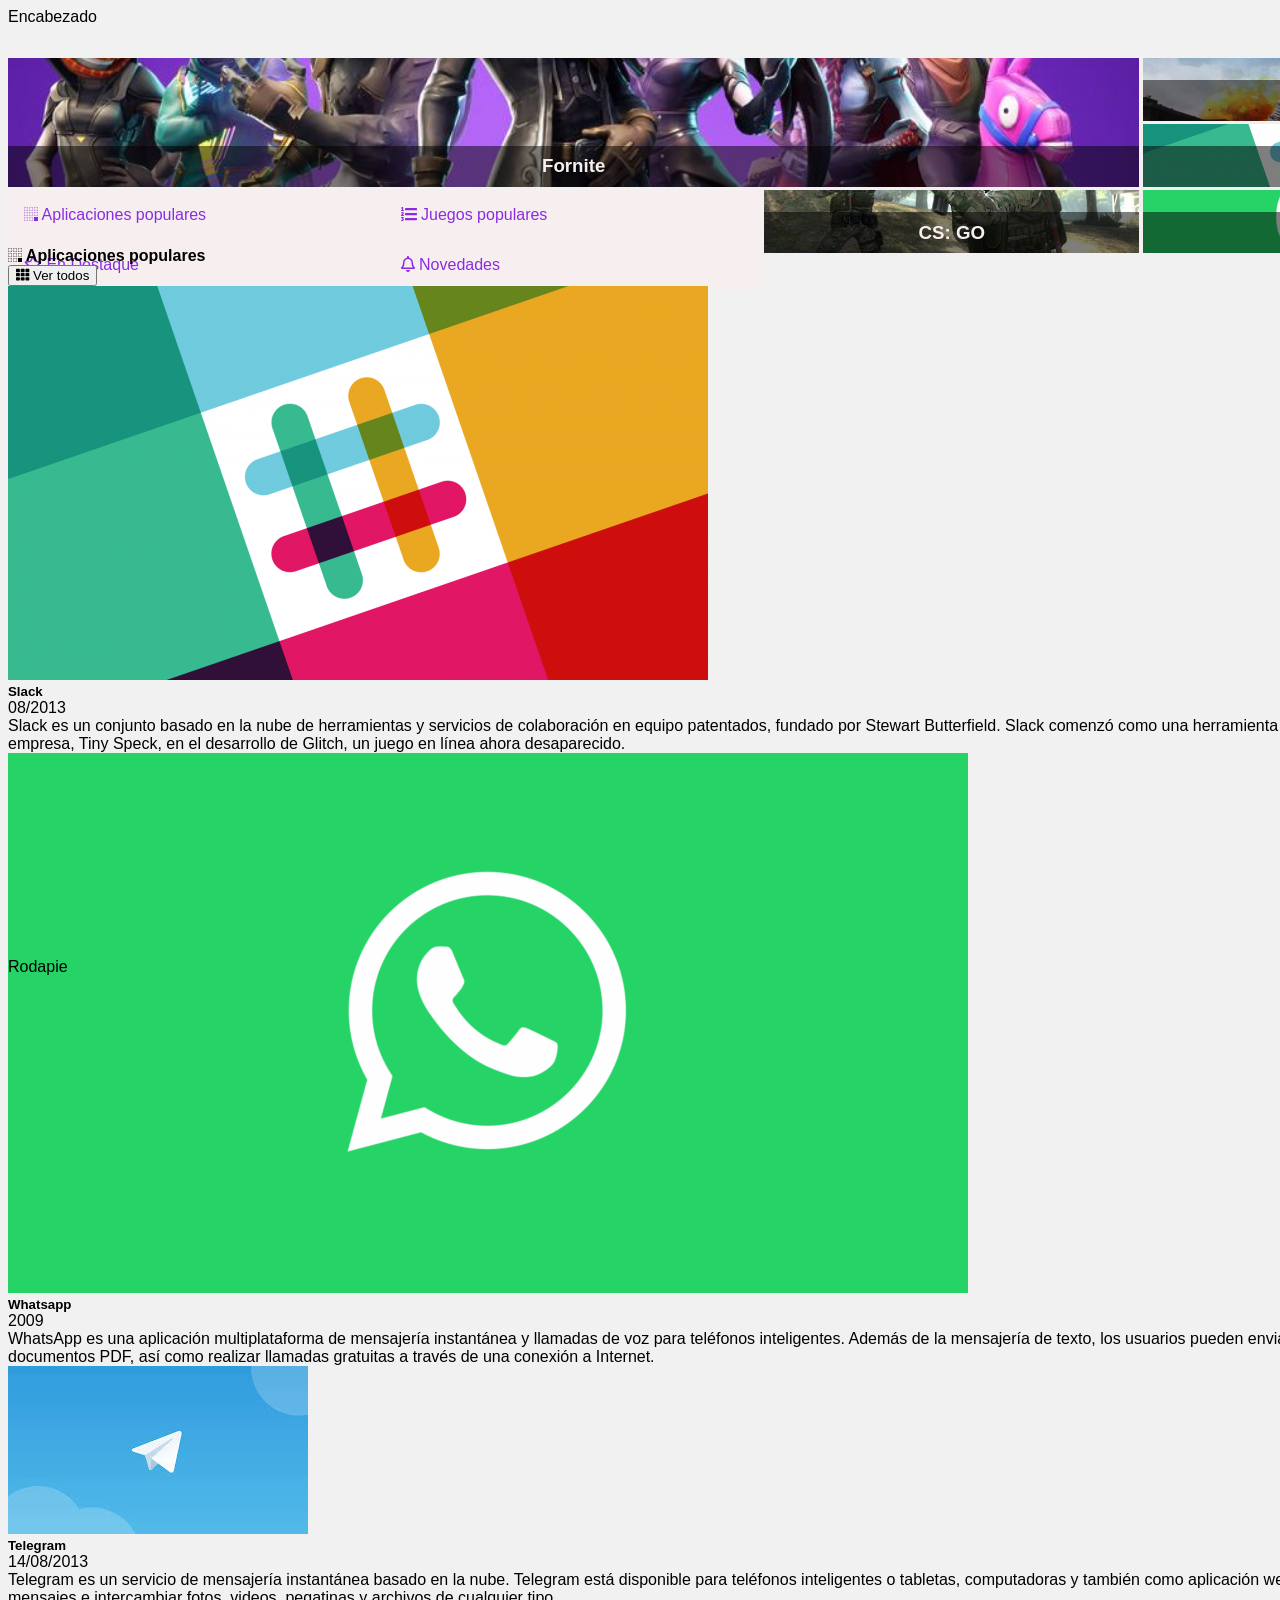
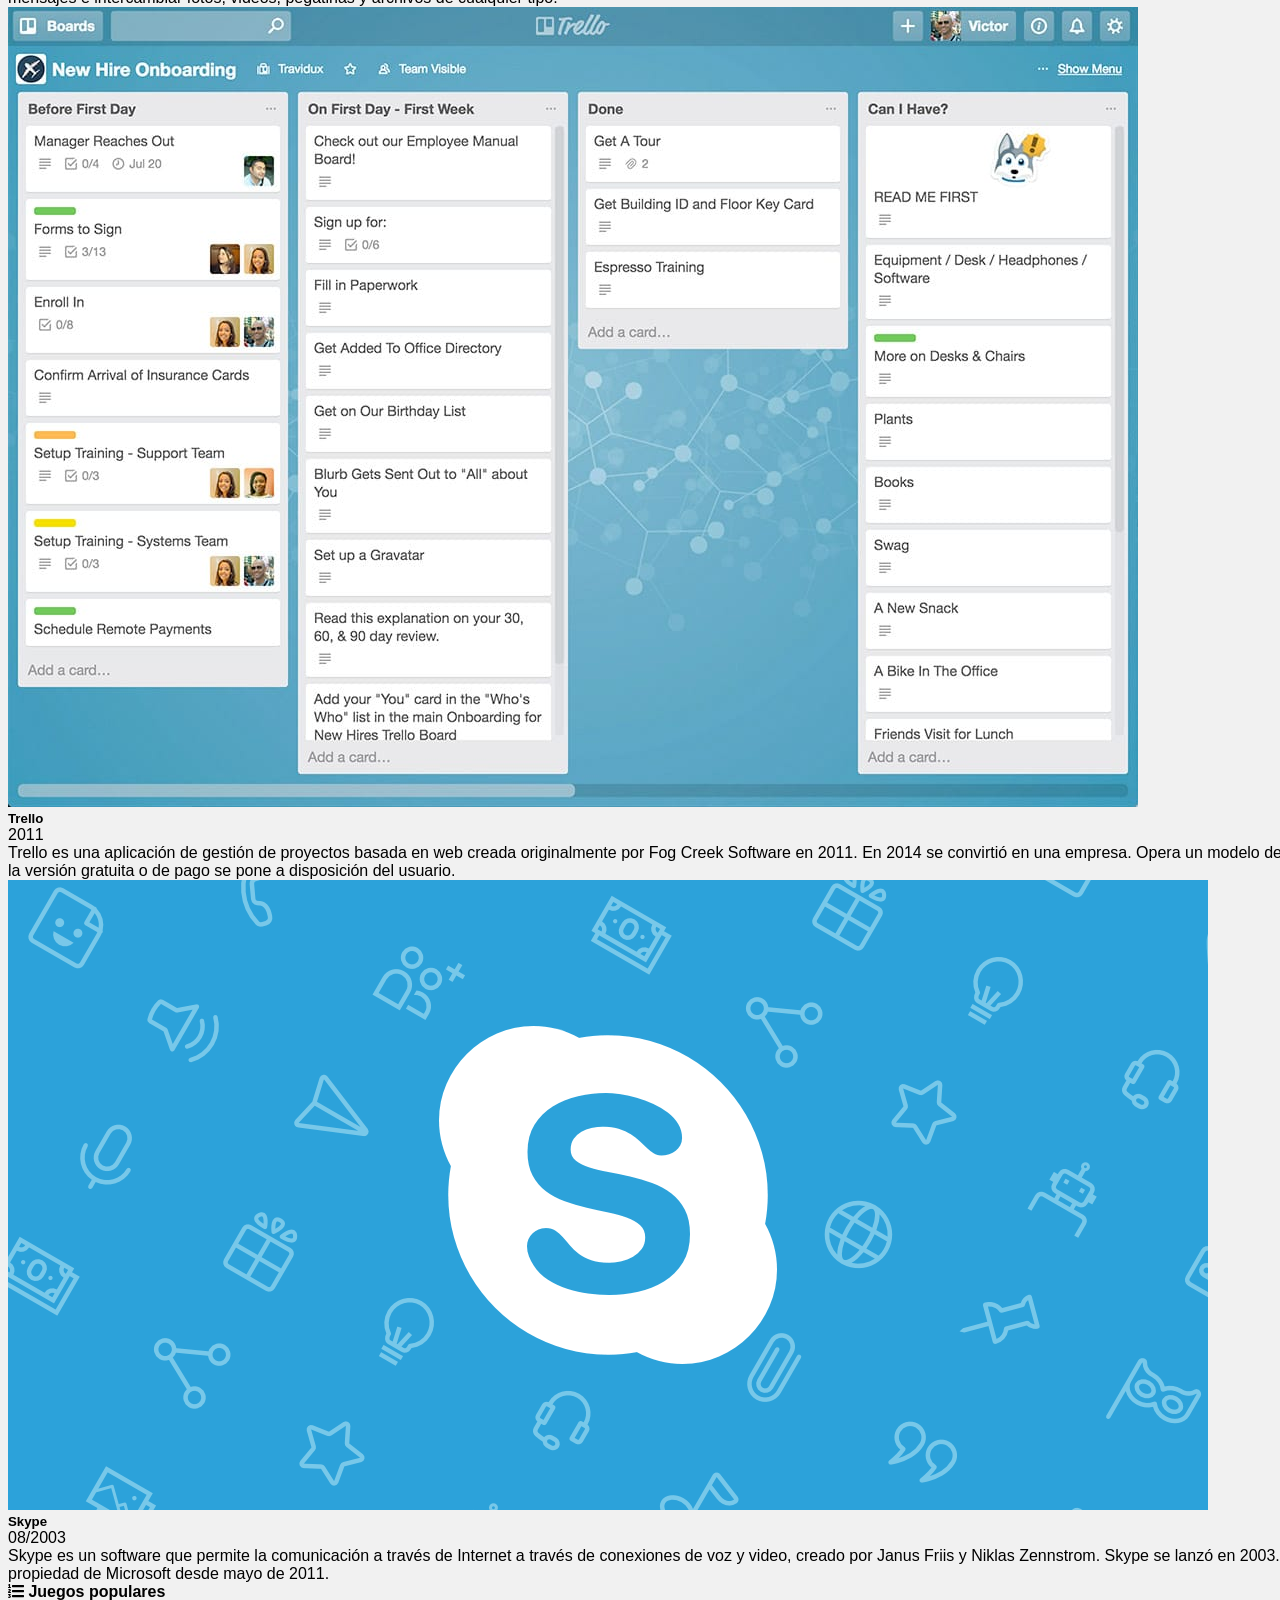
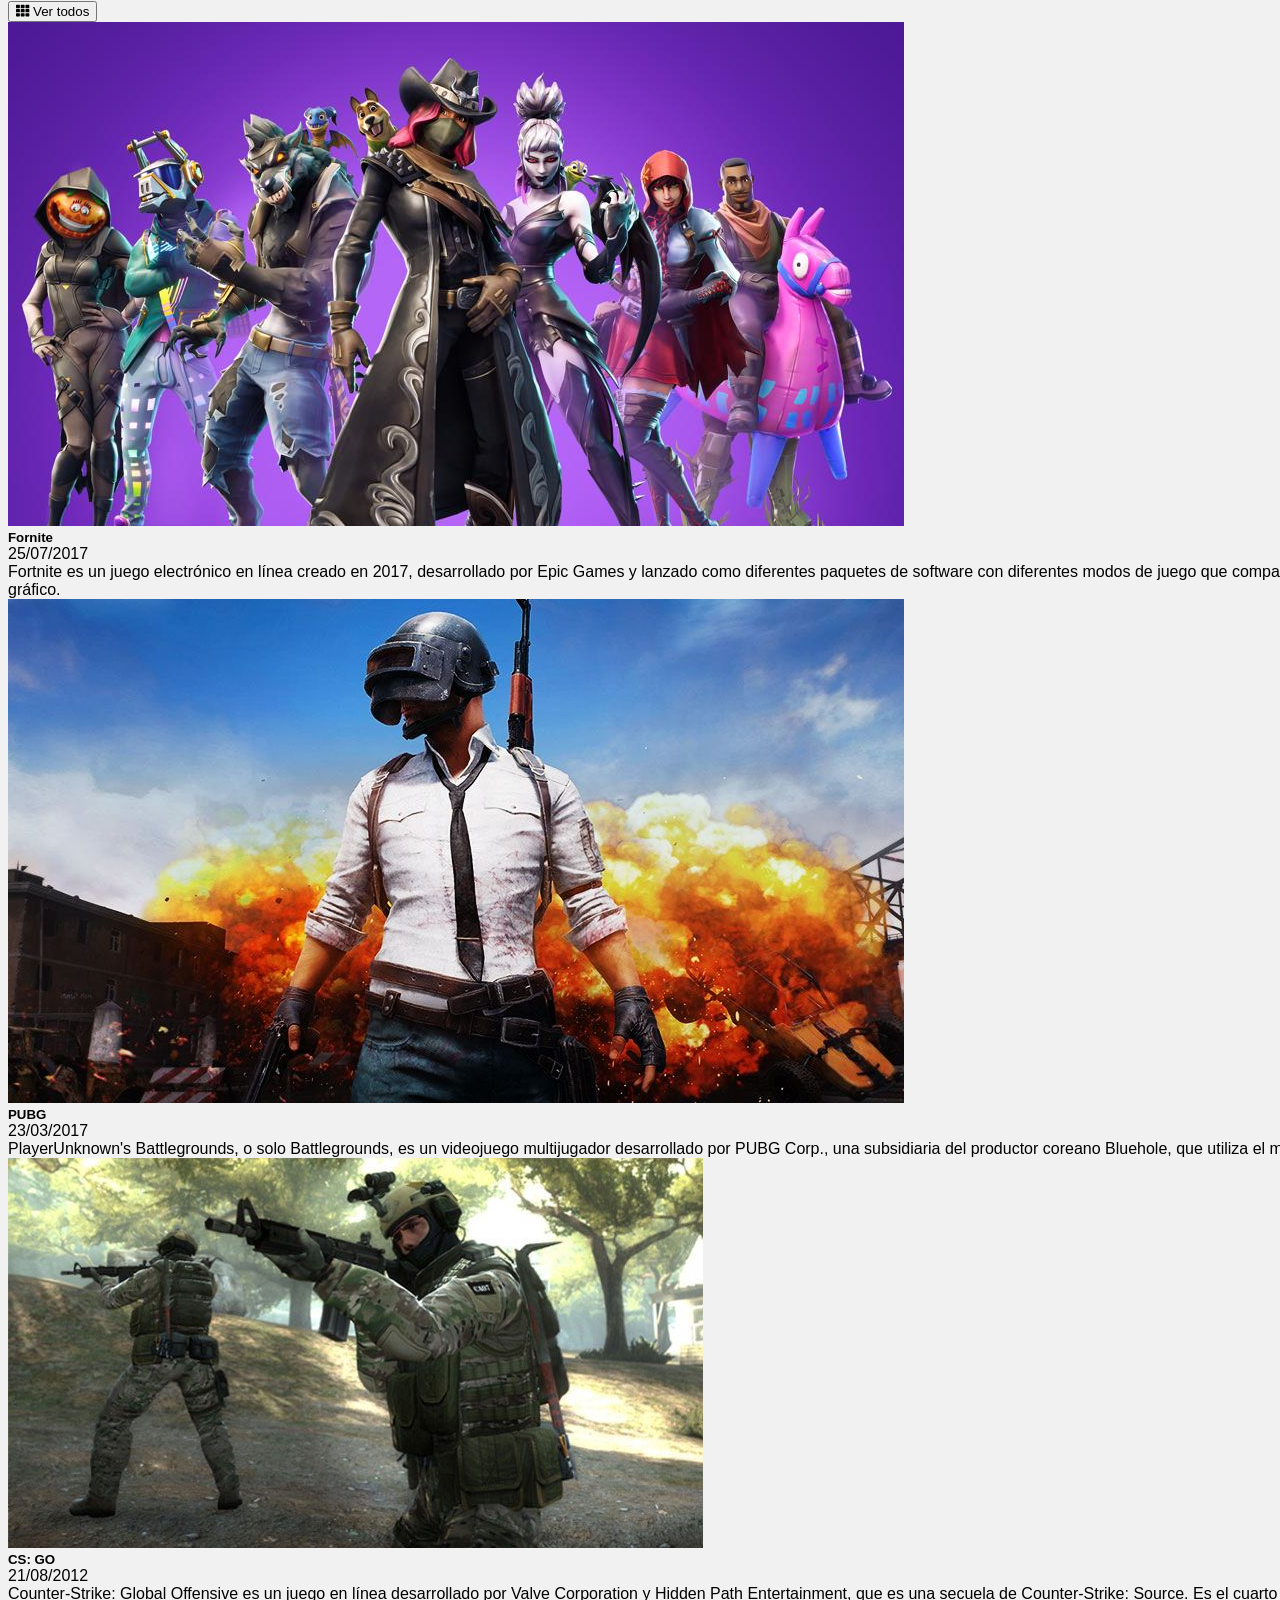
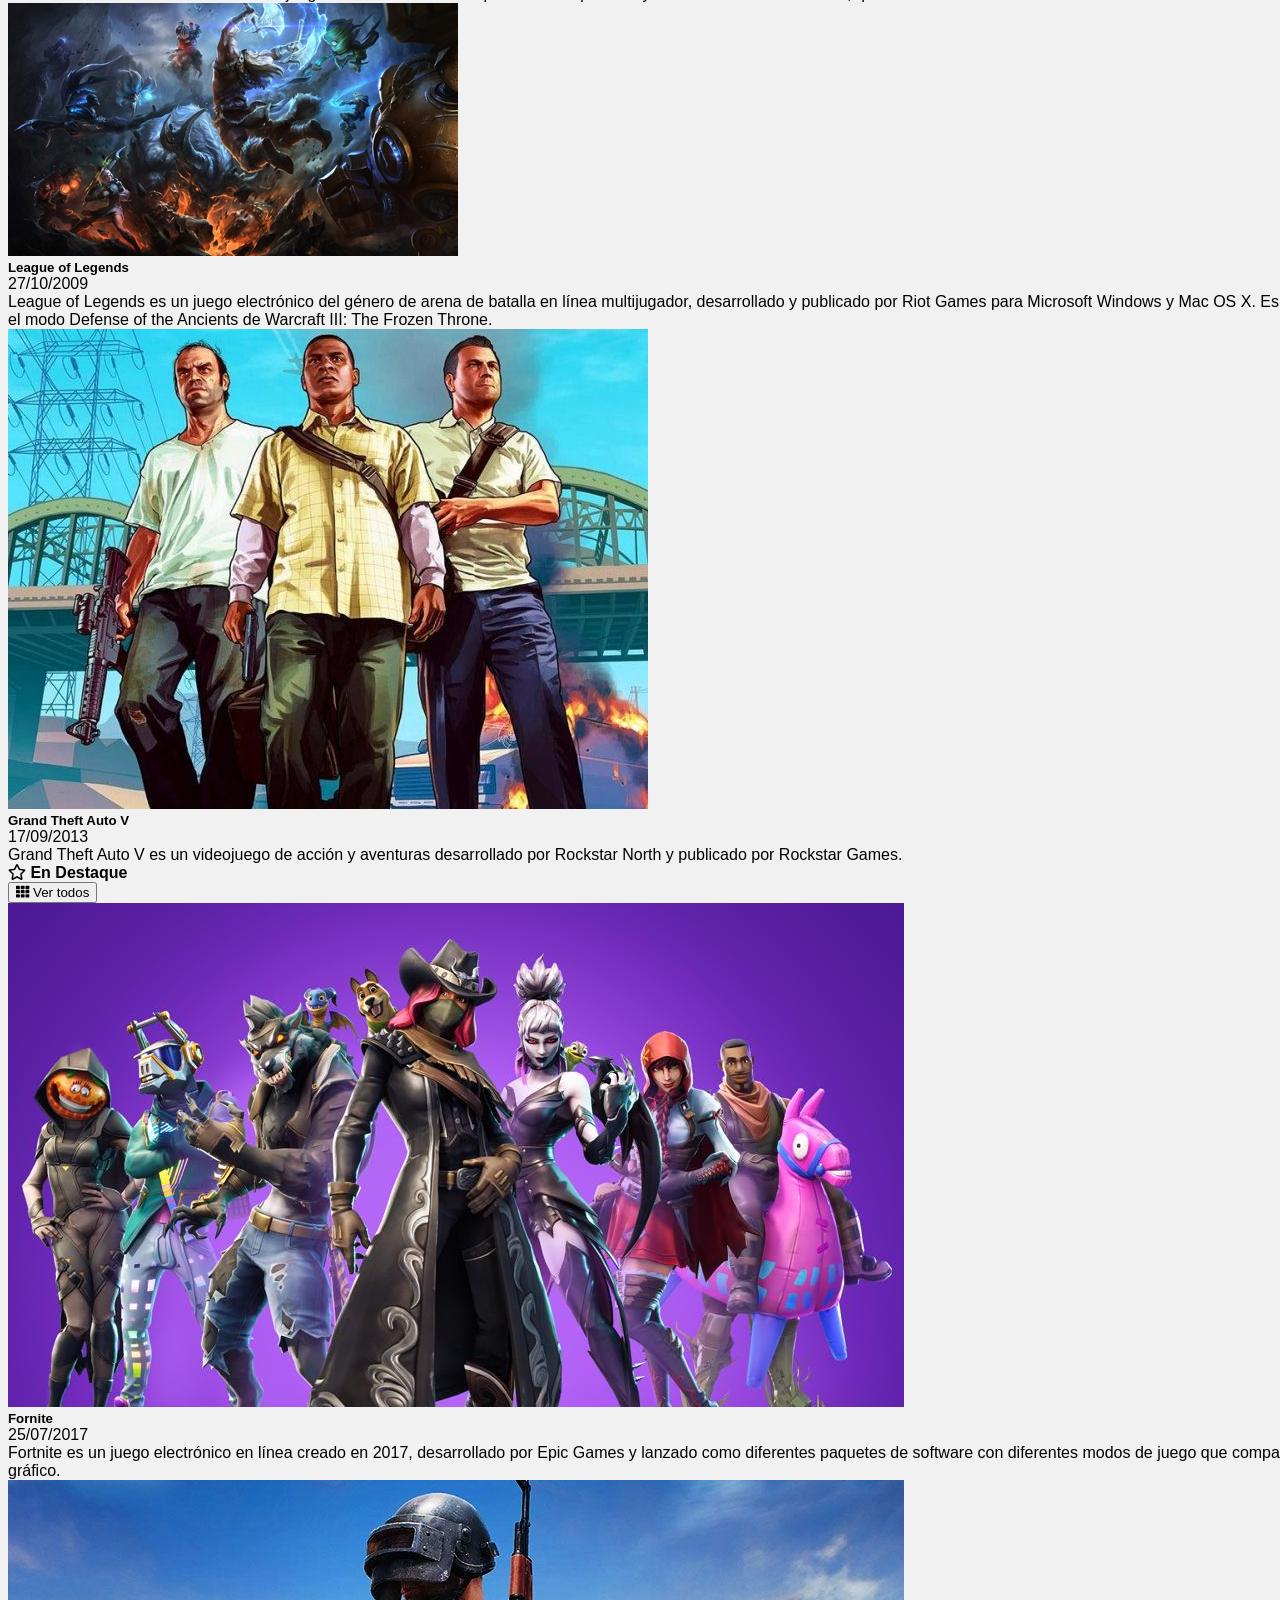
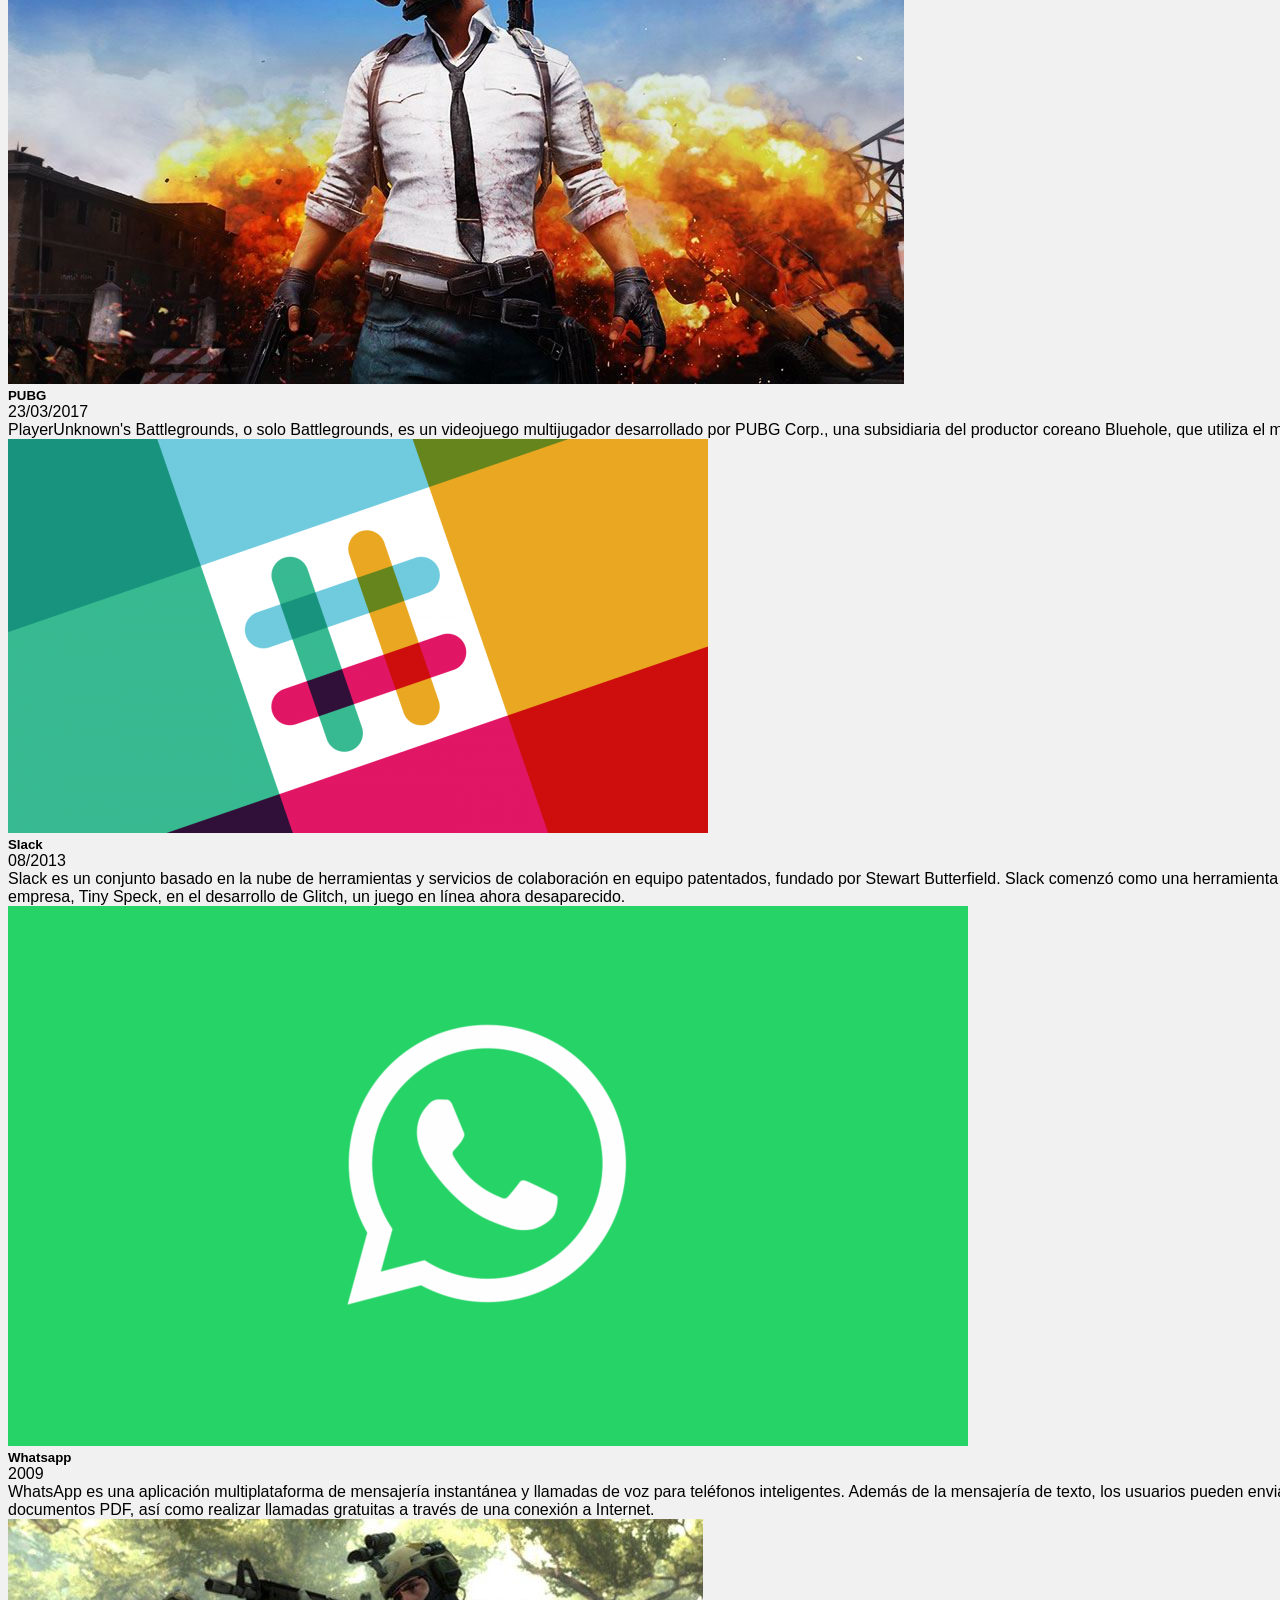
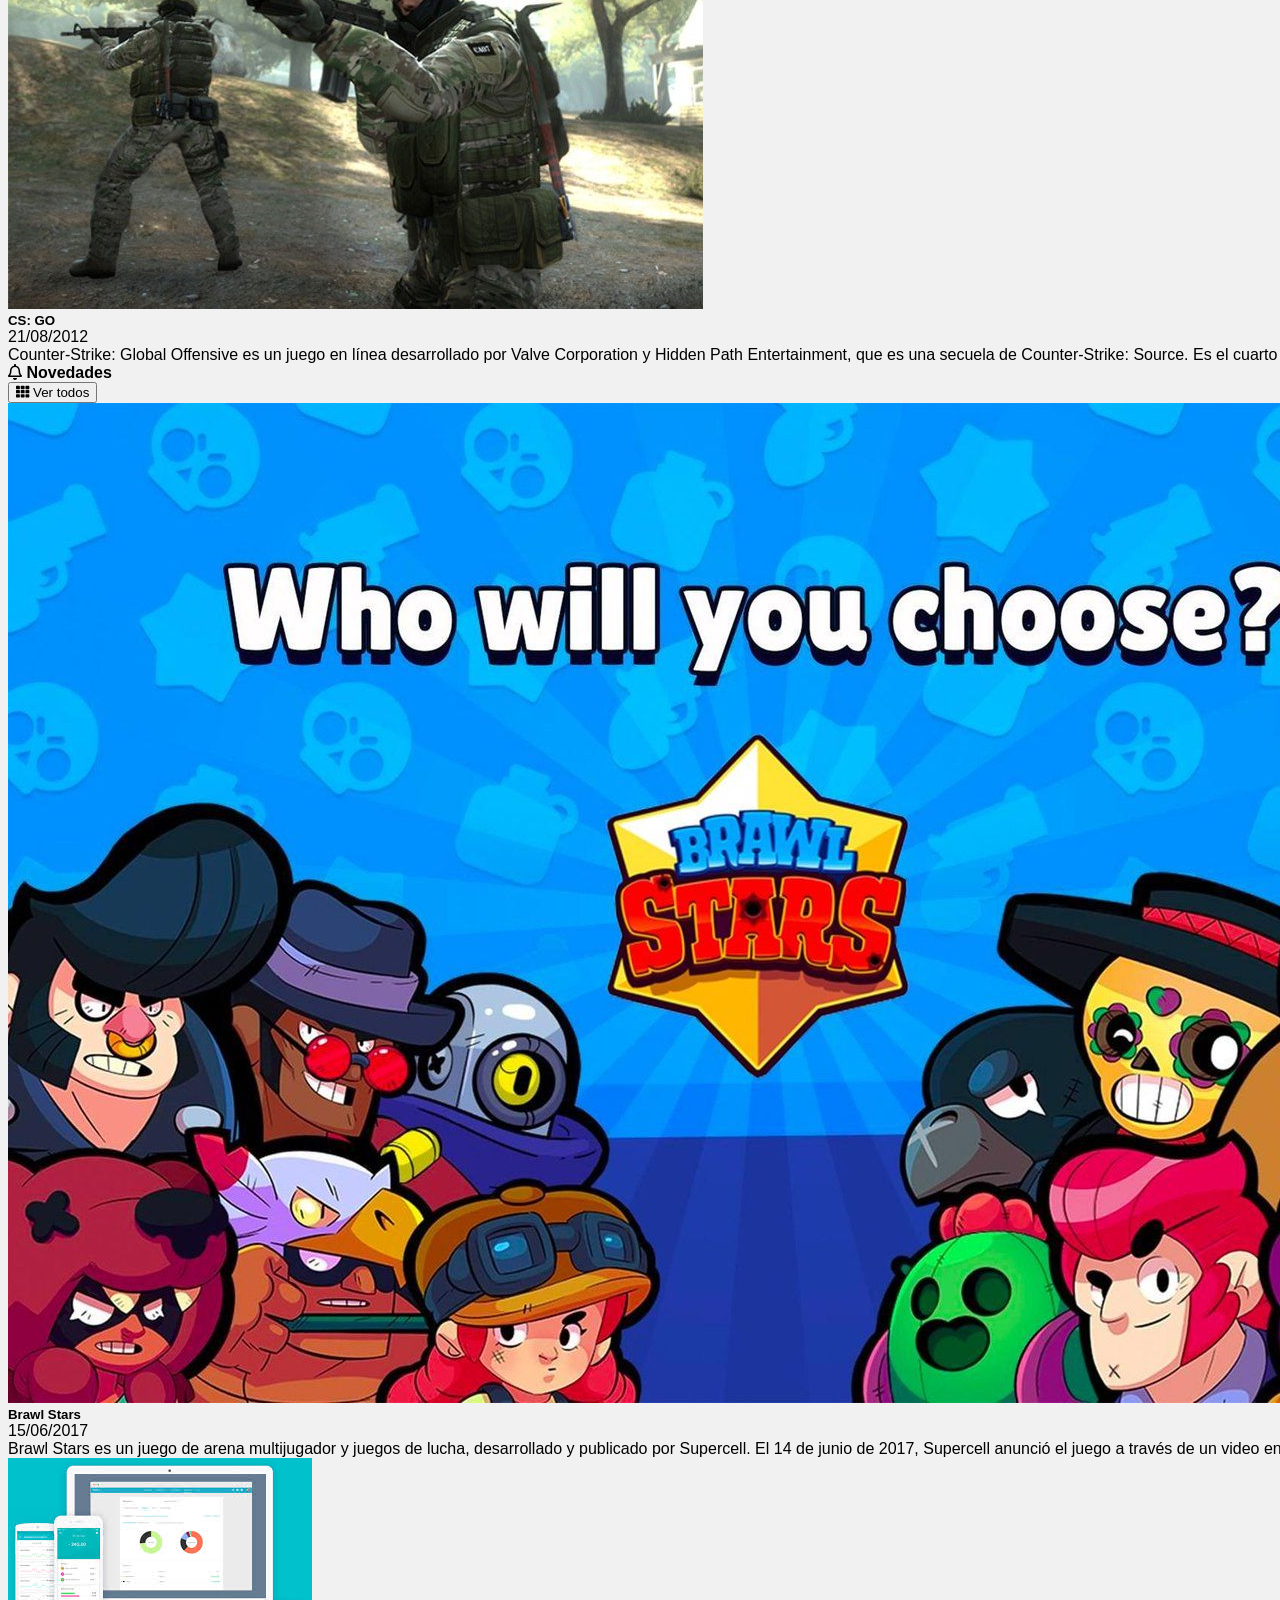
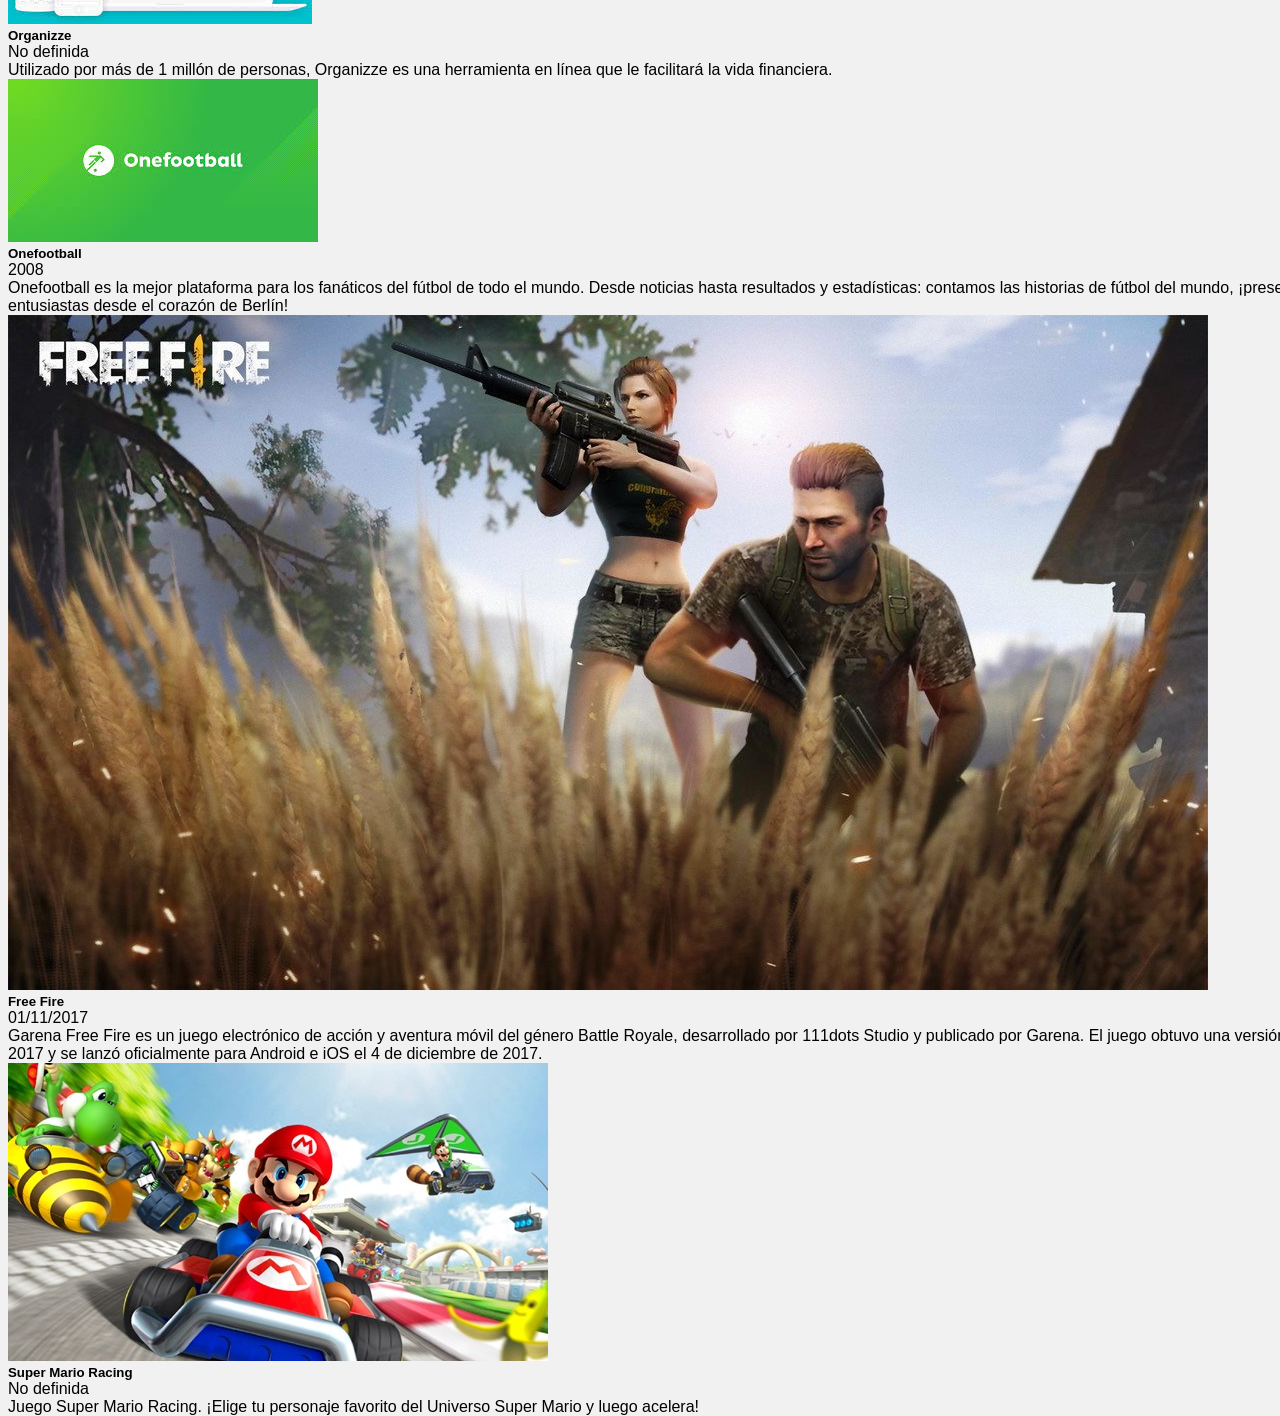
==== force-store/index.html @ cf1e8c72 "main page structure" ====
<!DOCTYPE html>
<html lang="en">

<head>
    <meta charset="UTF-8">
    <meta name="viewport" content="width=device-width, initial-scale=1.0">
    <meta http-equiv="X-UA-Compatible" content="ie=edge">
    <title>Force Store | Descargue nuestros aplicativos y juegos</title>
    <!-- <link rel="stylesheet" href="./assets/css/normalize.css"> -->
    <link rel="stylesheet" href="./assets/css/reset.css">
    <link rel="stylesheet" href="./assets/css/style.css">
    <link rel="stylesheet" href="./assets/css/destacados.css">
</head>

<body class="app">
    <header class="encabezado">Encabezado</header>
    <main class="contenido">
        <section class="destaques">
            <div class="destaques__principal box">
                <h3 class="destaques__titulo">Fornite</h3>
            </div>
            <div class="destaques__secundario box">
                <h3 class="destaques__titulo">PUBG</h3>
            </div>
            <div class="destaques__secundario box">
                <h3 class="destaques__titulo">Slack</h3>
            </div>
            <div class="destaques__secundario box">
                <h3 class="destaques__titulo">Whatsapp</h3>
            </div>
            <div class="destaques__secundario box">
                <h3 class="destaques__titulo">CS: GO</h3>
            </div>
            <div class="destaques__categorias">
                <ul class="destaques__categorias___lista">
                    <li class="destaques__categorias___item">
                        <a class="destaques__categorias___link" href="#">
                            <i class="destaques__categorias___icon fab fa-buromobelexperte"></i>
                            Aplicaciones populares
                        </a>
                    </li>
                    <li class="destaques__categorias___item">
                        <a class="destaques__categorias___link" href="#">
                            <i class="fas fa-list-ol"></i>
                            Juegos populares
                        </a>
                    </li>
                    <li class="destaques__categorias___item">
                        <a class="destaques__categorias___link" href="#">
                            <i class="far fa-star"></i>
                            En Destaque
                        </a>
                    </li>
                    <li class="destaques__categorias___item">
                        <a class="destaques__categorias___link" href="#">
                            <i class="far fa-bell"></i>
                            Novedades
                        </a>
                    </li>
                </ul>
            </div>
        </section>

        <section class="populares">
            <div class="populares__items">
                <div class="populares__info">
                    <div class="populares__header">
                        <h4 class="populares__titulo">
                            <i class="populares__icon fab fa-buromobelexperte"></i>
                            Aplicaciones populares
                        </h4>
                        <button class="populares__boton">
                            <i class="fas fa-th"></i>
                            Ver todos
                        </button>
                    </div>
                </div>
                <div class="populares__contenido">
                    <div class="populares__card">
                        <img class="populares__card___imagen" src="./assets/img/slack.png"></img>
                        <div class="populares__card___base">
                            <div class="populares__card___header">
                                <h5 class="populares__card___titulo">Slack</h5>
                                <time class="populares__card___data" datetime="2013-08-01">08/2013</time>
                            </div>
                            <div class="populares__card___descripcion">
                                Slack es un conjunto basado en la nube de herramientas y servicios de colaboración en
                                equipo patentados, fundado por Stewart Butterfield. Slack comenzó como una herramienta
                                interna utilizada por su empresa, Tiny Speck, en el desarrollo de Glitch, un juego en
                                línea ahora desaparecido. </div>
                        </div>
                    </div>
                    <div class="populares__card">
                        <img class="populares__card___imagen" src="./assets/img/whatsapp.png"></img>
                        <div class="populares__card___base">
                            <div class="populares__card___header">
                                <h5 class="populares__card___titulo">Whatsapp</h5>
                                <time class="populares__card___data" datetime="20090-01-01">2009</time>
                            </div>
                            <div class="populares__card___descripcion">
                                WhatsApp es una aplicación multiplataforma de mensajería instantánea y llamadas de voz
                                para teléfonos inteligentes. Además de la mensajería de texto, los usuarios pueden
                                enviar imágenes, videos y documentos PDF, así como realizar llamadas gratuitas a través
                                de una conexión a Internet. </div>
                        </div>
                    </div>
                    <div class="populares__card">
                        <img class="populares__card___imagen" src="./assets/img/telegram.jpeg"></img>
                        <div class="populares__card___base">
                            <div class="populares__card___header">
                                <h5 class="populares__card___titulo">Telegram</h5>
                                <time class="populares__card___data" datetime="2013-08-14">14/08/2013</time>
                            </div>
                            <div class="populares__card___descripcion">
                                Telegram es un servicio de mensajería instantánea basado en la nube. Telegram está
                                disponible para teléfonos inteligentes o tabletas, computadoras y también como
                                aplicación web. Los usuarios pueden enviar mensajes e intercambiar fotos, videos,
                                pegatinas y archivos de cualquier tipo. </div>
                        </div>
                    </div>
                    <div class="populares__card">
                        <img class="populares__card___imagen" src="./assets/img/trello.jpg"></img>
                        <div class="populares__card___base">
                            <div class="populares__card___header">
                                <h5 class="populares__card___titulo">Trello</h5>
                                <time class="populares__card___data" datetime="2011-01-01">2011</time>
                            </div>
                            <div class="populares__card___descripcion">
                                Trello es una aplicación de gestión de proyectos basada en web creada originalmente por
                                Fog Creek Software en 2011. En 2014 se convirtió en una empresa. Opera un modelo de
                                negocio Freemium, en el que la versión gratuita o de pago se pone a disposición del
                                usuario. </div>
                        </div>
                    </div>
                    <div class="populares__card">
                        <img class="populares__card___imagen" src="./assets/img/skype.png"></img>
                        <div class="populares__card___base">
                            <div class="populares__card___header">
                                <h5 class="populares__card___titulo">Skype</h5>
                                <time class="populares__card___data" datetime="2003-08-01">08/2003</time>
                            </div>
                            <div class="populares__card___descripcion">
                                Skype es un software que permite la comunicación a través de Internet a través de
                                conexiones de voz y video, creado por Janus Friis y Niklas Zennstrom. Skype se lanzó en
                                2003. En 2005 se vendió a eBay y es propiedad de Microsoft desde mayo de 2011. </div>
                        </div>
                    </div>
                </div>
            </div>
            <div class="populares__items">
                <div class="populares__info">
                    <div class="populares__header">
                        <h4 class="populares__titulo">
                            <i class="populares__icon fas fa-list-ol"></i>
                            Juegos populares
                        </h4>
                        <button class="populares__boton">
                            <i class="fas fa-th"></i>
                            Ver todos
                        </button>
                    </div>
                </div>
                <div class="populares__contenido">
                    <div class="populares__card">
                        <img class="populares__card___imagen" src="./assets/img/fortnite.jpg"></img>
                        <div class="populares__card___base">
                            <div class="populares__card___header">
                                <h5 class="populares__card___titulo">Fornite</h5>
                                <time class="populares__card___data" datetime="2017-07-25">25/07/2017</time>
                            </div>
                            <div class="populares__card___descripcion">
                                Fortnite es un juego electrónico en línea creado en 2017, desarrollado por Epic Games y
                                lanzado como diferentes paquetes de software con diferentes modos de juego que comparten
                                el mismo motor de juego y gráfico. </div>
                        </div>
                    </div>
                    <div class="populares__card">
                        <img class="populares__card___imagen" src="./assets/img/pubg.jpg"></img>
                        <div class="populares__card___base">
                            <div class="populares__card___header">
                                <h5 class="populares__card___titulo">PUBG</h5>
                                <time class="populares__card___data" datetime="2017-03-23">23/03/2017</time>
                            </div>
                            <div class="populares__card___descripcion">
                                PlayerUnknown's Battlegrounds, o solo Battlegrounds, es un videojuego multijugador
                                desarrollado por PUBG Corp., una subsidiaria del productor coreano Bluehole, que utiliza
                                el motor de juego Unreal Engine 4. </div>
                        </div>
                    </div>
                    <div class="populares__card">
                        <img class="populares__card___imagen" src="./assets/img/cs-go.jpg"></img>
                        <div class="populares__card___base">
                            <div class="populares__card___header">
                                <h5 class="populares__card___titulo">CS: GO</h5>
                                <time class="populares__card___data" datetime="2012-08-21">21/08/2012</time>
                            </div>
                            <div class="populares__card___descripcion">
                                Counter-Strike: Global Offensive es un juego en línea desarrollado por Valve Corporation
                                y Hidden Path Entertainment, que es una secuela de Counter-Strike: Source. Es el cuarto
                                título principal de la franquicia. </div>
                        </div>
                    </div>
                    <div class="populares__card">
                        <img class="populares__card___imagen" src="./assets/img/lol.jpg"></img>
                        <div class="populares__card___base">
                            <div class="populares__card___header">
                                <h5 class="populares__card___titulo">League of Legends</h5>
                                <time class="populares__card___data" datetime="2009-10-27">27/10/2009</time>
                            </div>
                            <div class="populares__card___descripcion">
                                League of Legends es un juego electrónico del género de arena de batalla en línea
                                multijugador, desarrollado y publicado por Riot Games para Microsoft Windows y Mac OS X.
                                Es un juego gratuito e inspirado en el modo Defense of the Ancients de Warcraft III: The
                                Frozen Throne. </div>
                        </div>
                    </div>
                    <div class="populares__card">
                        <img class="populares__card___imagen" src="./assets/img/gta-v.jpg"></img>
                        <div class="populares__card___base">
                            <div class="populares__card___header">
                                <h5 class="populares__card___titulo">Grand Theft Auto V</h5>
                                <time class="populares__card___data" datetime="2013-09-17">17/09/2013</time>
                            </div>
                            <div class="populares__card___descripcion">
                                Grand Theft Auto V es un videojuego de acción y aventuras desarrollado por Rockstar
                                North y publicado por Rockstar Games. </div>
                        </div>
                    </div>
                </div>
            </div>
            <div class="populares__items">
                <div class="populares__info">
                    <div class="populares__header">
                        <h4 class="populares__titulo">
                            <i class="populares__icon far fa-star"></i>
                            En Destaque
                        </h4>
                        <button class="populares__boton">
                            <i class="fas fa-th"></i>
                            Ver todos
                        </button>
                    </div>
                </div>
                <div class="populares__contenido">
                    <div class="populares__card">
                        <img class="populares__card___imagen" src="./assets/img/fortnite.jpg"></img>
                        <div class="populares__card___base">
                            <div class="populares__card___header">
                                <h5 class="populares__card___titulo">Fornite</h5>
                                <time class="populares__card___data" datetime="2017-07-25">25/07/2017</time>
                            </div>
                            <div class="populares__card___descripcion">
                                Fortnite es un juego electrónico en línea creado en 2017, desarrollado por Epic Games y
                                lanzado como diferentes paquetes de software con diferentes modos de juego que comparten
                                el mismo motor de juego y gráfico. </div>
                        </div>
                    </div>
                    <div class="populares__card">
                        <img class="populares__card___imagen" src="./assets/img/pubg.jpg"></img>
                        <div class="populares__card___base">
                            <div class="populares__card___header">
                                <h5 class="populares__card___titulo">PUBG</h5>
                                <time class="populares__card___data" datetime="2017-03-23">23/03/2017</time>
                            </div>
                            <div class="populares__card___descripcion">
                                PlayerUnknown's Battlegrounds, o solo Battlegrounds, es un videojuego multijugador
                                desarrollado por PUBG Corp., una subsidiaria del productor coreano Bluehole, que utiliza
                                el motor de juego Unreal Engine 4. </div>
                        </div>
                    </div>
                    <div class="populares__card">
                        <img class="populares__card___imagen" src="./assets/img/slack.png"></img>
                        <div class="populares__card___base">
                            <div class="populares__card___header">
                                <h5 class="populares__card___titulo">Slack</h5>
                                <time class="populares__card___data" datetime="2013-08-01">08/2013</time>
                            </div>
                            <div class="populares__card___descripcion">
                                Slack es un conjunto basado en la nube de herramientas y servicios de colaboración en
                                equipo patentados, fundado por Stewart Butterfield. Slack comenzó como una herramienta
                                interna utilizada por su empresa, Tiny Speck, en el desarrollo de Glitch, un juego en
                                línea ahora desaparecido. </div>
                        </div>
                    </div>
                    <div class="populares__card">
                        <img class="populares__card___imagen" src="./assets/img/whatsapp.png"></img>
                        <div class="populares__card___base">
                            <div class="populares__card___header">
                                <h5 class="populares__card___titulo">Whatsapp</h5>
                                <time class="populares__card___data" datetime="20090-01-01">2009</time>
                            </div>
                            <div class="populares__card___descripcion">
                                WhatsApp es una aplicación multiplataforma de mensajería instantánea y llamadas de voz
                                para teléfonos inteligentes. Además de la mensajería de texto, los usuarios pueden
                                enviar imágenes, videos y documentos PDF, así como realizar llamadas gratuitas a través
                                de una conexión a Internet. </div>
                        </div>
                    </div>
                    <div class="populares__card">
                        <img class="populares__card___imagen" src="./assets/img/cs-go.jpg"></img>
                        <div class="populares__card___base">
                            <div class="populares__card___header">
                                <h5 class="populares__card___titulo">CS: GO</h5>
                                <time class="populares__card___data" datetime="2012-08-21">21/08/2012</time>
                            </div>
                            <div class="populares__card___descripcion">
                                Counter-Strike: Global Offensive es un juego en línea desarrollado por Valve Corporation
                                y Hidden Path Entertainment, que es una secuela de Counter-Strike: Source. Es el cuarto
                                título principal de la franquicia. </div>
                        </div>
                    </div>
                </div>
            </div>
            <div class="populares__items">
                <div class="populares__info">
                    <div class="populares__header">
                        <h4 class="populares__titulo">
                            <i class="populares__icon far fa-bell"></i>
                            Novedades
                        </h4>
                        <button class="populares__boton">
                            <i class="fas fa-th"></i>
                            Ver todos
                        </button>
                    </div>
                </div>
                <div class="populares__contenido">
                    <div class="populares__card">
                        <img class="populares__card___imagen" src="./assets/img/brawl-stars.jpg"></img>
                        <div class="populares__card___base">
                            <div class="populares__card___header">
                                <h5 class="populares__card___titulo">Brawl Stars</h5>
                                <time class="populares__card___data" datetime="2017-06-15">15/06/2017</time>
                            </div>
                            <div class="populares__card___descripcion">
                                Brawl Stars es un juego de arena multijugador y juegos de lucha, desarrollado y
                                publicado por Supercell. El 14 de junio de 2017, Supercell anunció el juego a través de
                                un video en vivo en YouTube. </div>
                        </div>
                    </div>
                    <div class="populares__card">
                        <img class="populares__card___imagen" src="./assets/img/organizze.jpeg"></img>
                        <div class="populares__card___base">
                            <div class="populares__card___header">
                                <h5 class="populares__card___titulo">Organizze</h5>
                                <time class="populares__card___data" datetime="">No definida</time>
                            </div>
                            <div class="populares__card___descripcion">
                                Utilizado por más de 1 millón de personas, Organizze es una herramienta en línea que le
                                facilitará la vida financiera. </div>
                        </div>
                    </div>
                    <div class="populares__card">
                        <img class="populares__card___imagen" src="./assets/img/onefotball.jpeg"></img>
                        <div class="populares__card___base">
                            <div class="populares__card___header">
                                <h5 class="populares__card___titulo">Onefootball</h5>
                                <time class="populares__card___data" datetime="2008-01-01">2008</time>
                            </div>
                            <div class="populares__card___descripcion">
                                Onefootball es la mejor plataforma para los fanáticos del fútbol de todo el mundo. Desde
                                noticias hasta resultados y estadísticas: contamos las historias de fútbol del mundo,
                                ¡presentadas por más de 150 entusiastas desde el corazón de Berlín! </div>
                        </div>
                    </div>
                    <div class="populares__card">
                        <img class="populares__card___imagen" src="./assets/img/free-fire.jpg"></img>
                        <div class="populares__card___base">
                            <div class="populares__card___header">
                                <h5 class="populares__card___titulo">Free Fire</h5>
                                <time class="populares__card___data" datetime="2017-11-01">01/11/2017</time>
                            </div>
                            <div class="populares__card___descripcion">
                                Garena Free Fire es un juego electrónico de acción y aventura móvil del género Battle
                                Royale, desarrollado por 111dots Studio y publicado por Garena. El juego obtuvo una
                                versión beta abierta en noviembre de 2017 y se lanzó oficialmente para Android e iOS el
                                4 de diciembre de 2017. </div>
                        </div>
                    </div>
                    <div class="populares__card">
                        <img class="populares__card___imagen" src="./assets/img/mario-kart.jpg"></img>
                        <div class="populares__card___base">
                            <div class="populares__card___header">
                                <h5 class="populares__card___titulo">Super Mario Racing</h5>
                                <time class="populares__card___data" datetime="">No definida</time>
                            </div>
                            <div class="populares__card___descripcion">
                                Juego Super Mario Racing. ¡Elige tu personaje favorito del Universo Super Mario y luego
                                acelera! </div>
                        </div>
                    </div>
                </div>
            </div>
        </section>

    </main>
    <footer class="rodapie">Rodapie</footer>
    <script src="./assets/js/fontawesome.all.min.js"></script>
</body>

</html>
---- force-store/assets/css/style.css ----
.app {
    background: #f1f1f1;
    font-family: Arial, Helvetica, sans-serif;
    display: grid;
    grid-template-areas: 
    "encabezado"
    "contenido"
    "rodapie";
    grid-template-columns: auto;
    grid-template-rows: 50px 100vh auto;
}

.encabezado {
    grid-area: encabezado; 
}
.contenido {
    grid-area: contenido;
}

.rodapie {
    grid-area: rodapie;    
}
---- force-store/assets/css/destacados.css ----
.destaques {
  display: grid;
  grid-template-columns: 25% 25% 25% 25%;
  grid-template-rows: 33.33% 33.33% 33.33%;
  height: calc(110vh -50px);
  gap: .2rem;
}

.destaques__principal {
  background: url('../img/fortnite.jpg') center / cover no-repeat;
  grid-column: 1 / 4;
  grid-row: 1 / 3;
}

.destaques__secundario:nth-child(2){
    background: url('../img/pubg.jpg') center / cover no-repeat;
    grid-column: 4 / 4;
    grid-row: 1 / 2;
}

.destaques__secundario:nth-child(3){
    background: url('../img/slack.png') center / cover no-repeat;
    grid-column: 4 / 5;
    grid-row: 2 / 3;
}

.destaques__secundario:nth-child(4){
    background: url('../img/whatsapp.png') center / cover no-repeat;
    grid-column: 4 / 5;
    grid-row: 3 / 4;
}

.destaques__secundario:nth-child(5){
    background: url('../img/cs-go.jpg') center / cover no-repeat;
    grid-column: 3 / 4;
    grid-row: 3 / 4;
}

.destaques__categorias{
    grid-column: 1 / 3;
    grid-row: 3 / 4;
}

.destaques__categorias___lista{
    display: flex;
    flex-wrap: wrap;
    height: 100%;
    justify-content: space-between;
}

.destaques__categorias___item{
    align-items: center;
    background: rgb(247, 239, 239);
    display: flex;
    color: blueviolet;
    width: 50%;
    padding: 1rem;
}

.destaques__categorias___link{
    color: inherit;
}

.destaques__titulo{
    color: rgb(247, 239, 239);
    background: rgb(0, 0, 0, 0.5);
    width: 100%;
    text-align: center;
    padding: .6rem;
}

.box{
    align-items: flex-end;
    display: flex;
    justify-content: center;
}
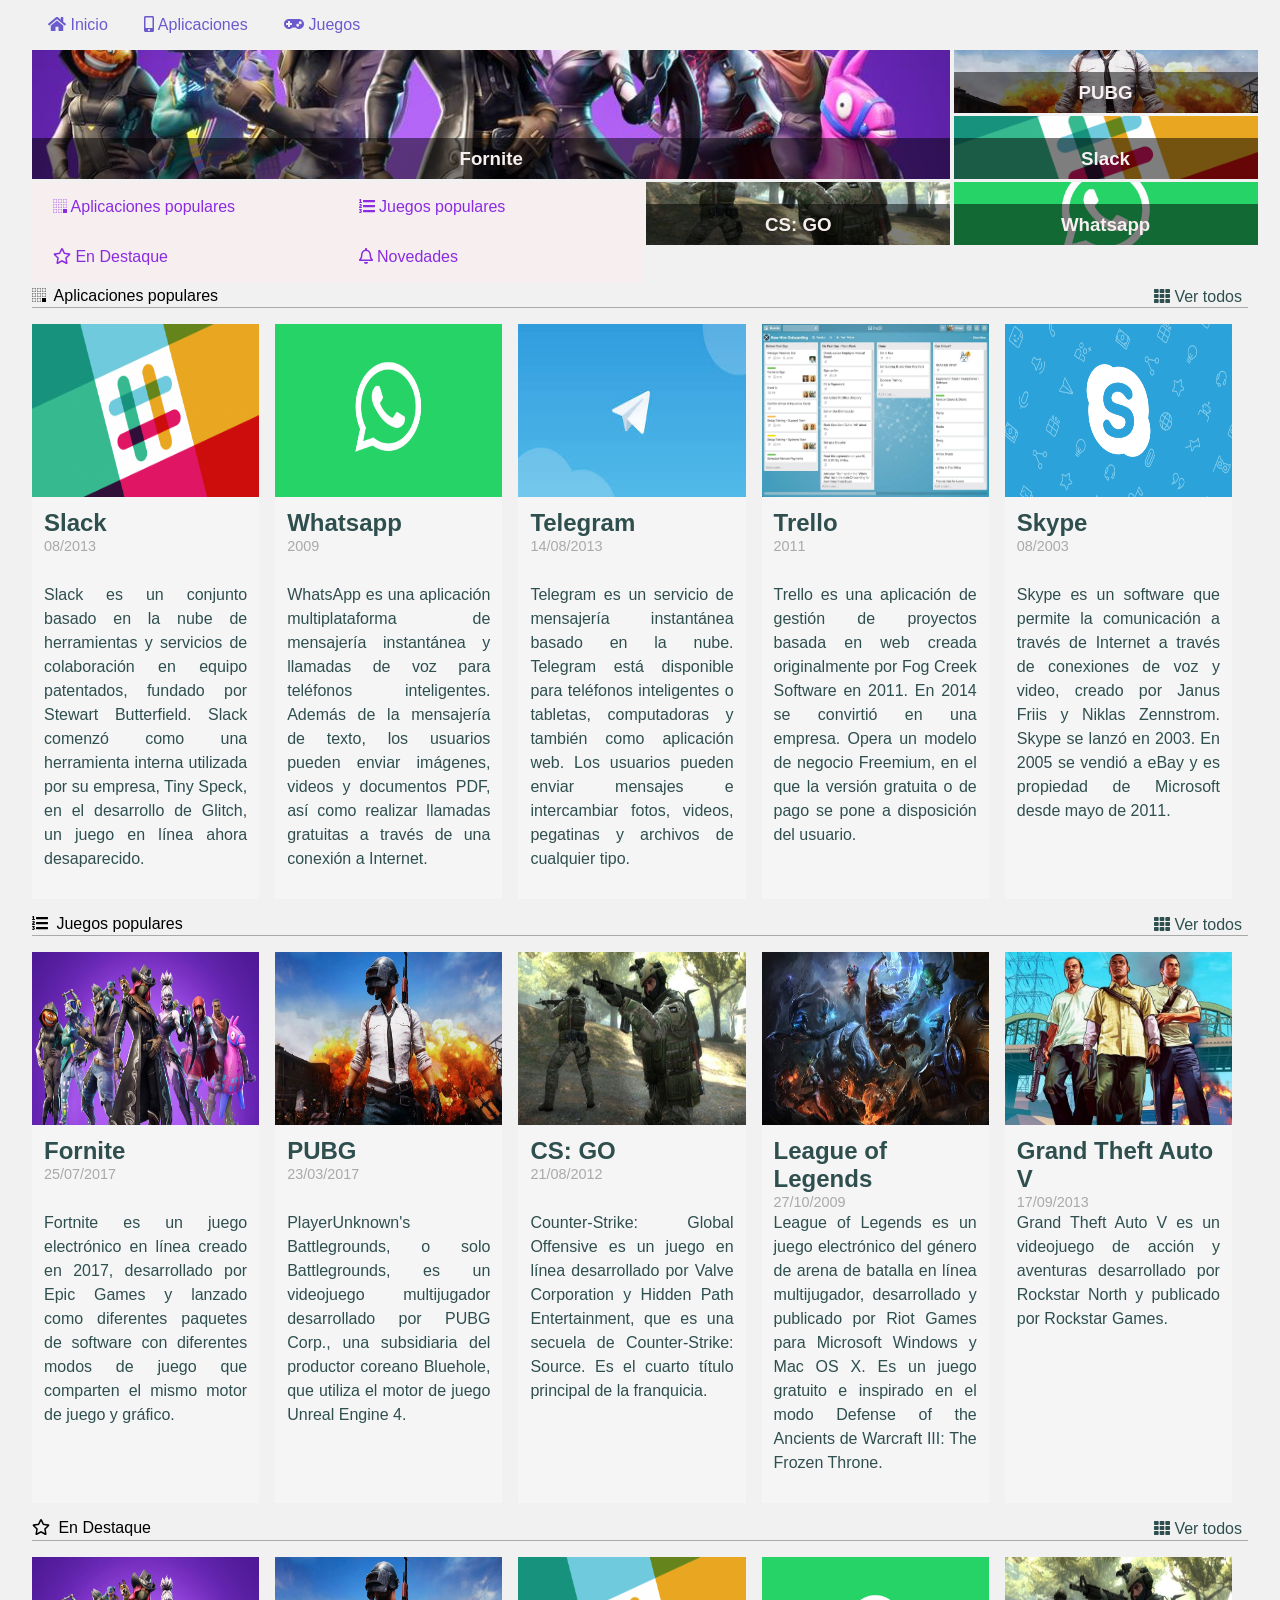
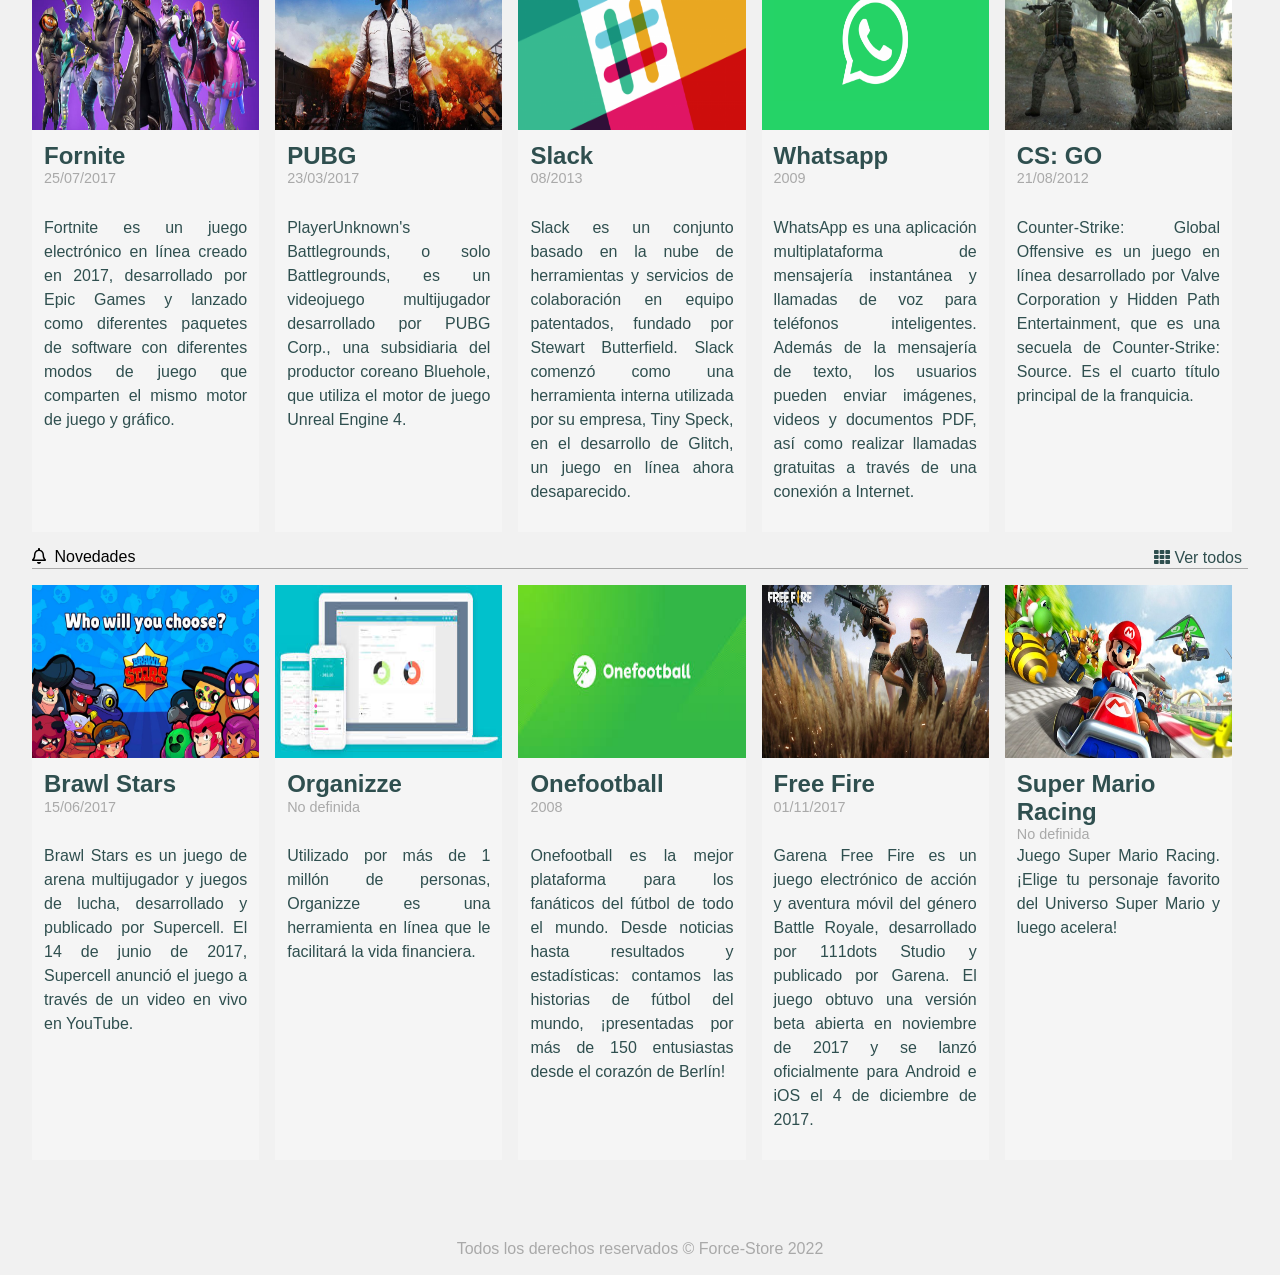
==== commit f77ecde4: "second part of the page structure" ====
--- a/force-store/index.html
+++ b/force-store/index.html
@@ -6,14 +6,34 @@
     <meta name="viewport" content="width=device-width, initial-scale=1.0">
     <meta http-equiv="X-UA-Compatible" content="ie=edge">
     <title>Force Store | Descargue nuestros aplicativos y juegos</title>
-    <!-- <link rel="stylesheet" href="./assets/css/normalize.css"> -->
+    <link rel="stylesheet" href="./assets/css/normalize.css">
     <link rel="stylesheet" href="./assets/css/reset.css">
     <link rel="stylesheet" href="./assets/css/style.css">
     <link rel="stylesheet" href="./assets/css/destacados.css">
+    <link rel="stylesheet" href="./assets/css/populares.css">
+
 </head>
 
 <body class="app">
-    <header class="encabezado">Encabezado</header>
+    <header class="header">
+        <nav class="menu">
+            <ul class="menu__lista">
+                <li class="menu__item">
+                    <a class="menu__link activo" href="#">
+                        <i class="fas fa-home"></i>
+                        Inicio
+                    </a>
+                    <a class="menu__link" href="#">
+                        <i class="fas fa-mobile-alt"></i>
+                        Aplicaciones</a>
+                    <a class="menu__link" href="#">
+                        <i class="fas fa-gamepad"></i>
+                        Juegos
+                    </a>
+                </li>
+            </ul>
+        </nav>
+    </header>
     <main class="contenido">
         <section class="destaques">
             <div class="destaques__principal box">
@@ -394,7 +414,7 @@
         </section>
 
     </main>
-    <footer class="rodapie">Rodapie</footer>
+    <footer class="footer">Todos los derechos reservados &copy; Force-Store 2022</footer>
     <script src="./assets/js/fontawesome.all.min.js"></script>
 </body>
 
--- a/force-store/assets/css/style.css
+++ b/force-store/assets/css/style.css
@@ -1,22 +1,41 @@
 .app {
-    background: #f1f1f1;
-    font-family: Arial, Helvetica, sans-serif;
-    display: grid;
-    grid-template-areas: 
-    "encabezado"
+  background: #f1f1f1;
+  display: grid;
+  font-family: Arial, Helvetica, sans-serif;
+  grid-template-areas:
+    "header"
     "contenido"
-    "rodapie";
-    grid-template-columns: auto;
-    grid-template-rows: 50px 100vh auto;
+    "footer";
+  grid-template-columns: auto;
+  grid-template-rows: 50px auto auto;
 }
 
-.encabezado {
-    grid-area: encabezado; 
-}
-.contenido {
-    grid-area: contenido;
+.header {
+  align-items: center;
+  display: flex;
+  grid-area: header;
+  padding: 0 2rem;
 }
 
-.rodapie {
-    grid-area: rodapie;    
+.menu__link {
+  color: slateblue;
+  padding: 0.5rem 1rem;
+}
+
+.menu__link:hover,
+.menu__link:active {
+  border-bottom: 2px solid slateblue;
+}
+
+.contenido {
+  grid-area: contenido;
+  padding: 0 2rem;
+}
+
+.footer {
+    background: #f1f1f1;
+    color: darkgrey;
+    grid-area: footer;
+    padding: 1rem;
+    text-align: center;
 }
--- a/force-store/assets/css/destacados.css
+++ b/force-store/assets/css/destacados.css
@@ -1,76 +1,77 @@
+.box {
+  align-items: flex-end;
+  display: flex;
+  justify-content: center;
+}
+
 .destaques {
   display: grid;
+  grid-gap: .2rem;
   grid-template-columns: 25% 25% 25% 25%;
   grid-template-rows: 33.33% 33.33% 33.33%;
-  height: calc(110vh -50px);
-  gap: .2rem;
+  height: calc(100vh -50px);
+}
+
+.destaques__titulo {
+  background: rgb(0, 0, 0, 0.5);
+  color: rgb(247, 239, 239);
+  padding: .6rem;
+  text-align: center;
+  width: 100%;
 }
 
 .destaques__principal {
-  background: url('../img/fortnite.jpg') center / cover no-repeat;
+  background: url("../img/fortnite.jpg") center / cover no-repeat;
   grid-column: 1 / 4;
   grid-row: 1 / 3;
 }
 
-.destaques__secundario:nth-child(2){
-    background: url('../img/pubg.jpg') center / cover no-repeat;
-    grid-column: 4 / 4;
-    grid-row: 1 / 2;
+.destaques__secundario:nth-child(2) {
+  background: url("../img/pubg.jpg") center / cover no-repeat;
+  grid-column: 4 / 4;
+  grid-row: 1 / 1;
 }
 
-.destaques__secundario:nth-child(3){
-    background: url('../img/slack.png') center / cover no-repeat;
-    grid-column: 4 / 5;
-    grid-row: 2 / 3;
+.destaques__secundario:nth-child(3) {
+  background: url("../img/slack.png") center / cover no-repeat;
+  grid-column: 4 / 4;
+  grid-row: 2 / 2;
 }
 
-.destaques__secundario:nth-child(4){
-    background: url('../img/whatsapp.png') center / cover no-repeat;
-    grid-column: 4 / 5;
-    grid-row: 3 / 4;
+.destaques__secundario:nth-child(4) {
+  background: url("../img/whatsapp.png") center / cover no-repeat;
+  grid-column: 4 / 4;
+  grid-row: 3 / 3;
 }
 
-.destaques__secundario:nth-child(5){
-    background: url('../img/cs-go.jpg') center / cover no-repeat;
-    grid-column: 3 / 4;
-    grid-row: 3 / 4;
+.destaques__secundario:nth-child(5) {
+  background: url("../img/cs-go.jpg") center / cover no-repeat;
+  grid-column: 3 / 3;
+  grid-row: 3 / 3;
 }
 
-.destaques__categorias{
-    grid-column: 1 / 3;
-    grid-row: 3 / 4;
+.destaques__categorias {
+  grid-column: 1 / 3;
+  grid-row: 3 / 3;
 }
 
-.destaques__categorias___lista{
-    display: flex;
-    flex-wrap: wrap;
-    height: 100%;
-    justify-content: space-between;
+.destaques__categorias___lista {
+  display: flex;
+  flex-wrap: wrap;
+  height: 100%;
+  justify-content: space-between;
 }
 
-.destaques__categorias___item{
-    align-items: center;
-    background: rgb(247, 239, 239);
-    display: flex;
-    color: blueviolet;
-    width: 50%;
-    padding: 1rem;
+.destaques__categorias___item {
+  align-items: center;
+  background: rgb(247, 239, 239);
+  border-left: 5px solid transparent;
+  color: blueviolet;
+  display: flex;
+  padding: 1rem;
+  width: 50%;
 }
 
-.destaques__categorias___link{
-    color: inherit;
+.destaques__categorias___link {
+  color: inherit;
 }
-
-.destaques__titulo{
-    color: rgb(247, 239, 239);
-    background: rgb(0, 0, 0, 0.5);
-    width: 100%;
-    text-align: center;
-    padding: .6rem;
-}
-
-.box{
-    align-items: flex-end;
-    display: flex;
-    justify-content: center;
-}
--- a/force-store/assets/css/populares.css
+++ b/force-store/assets/css/populares.css
@@ -0,0 +1,79 @@
+.populares{
+    padding: 3rem 0;
+}
+
+.populares__contenido{
+    display: flex;
+    flex-wrap: wrap;
+    padding: 1rem 0rem;
+}
+
+.populares__card{
+    background: whitesmoke;
+    display: grid;
+    grid-template-areas: 
+    "card-imagem"
+    "card-corpo";
+    grid-template-columns: 100%;
+    grid-template-rows: 173px auto;
+    margin-right: 1rem;
+    width: calc(20% - 1rem);
+}
+
+.populares__card___imagen{
+    grid-area: card-imagem;
+    height: 100%;
+    width: 100%;
+}
+
+.populares__card:last-child {
+    margin-right: 0;
+}
+
+.populares__card___base{
+    display: grid;
+    grid-area: card-corpo;
+    grid-row-gap: .5rem;
+    grid-template-areas: 
+    "card-header"
+    "card-contenido";
+    grid-template-rows: 50px auto;
+    padding: .75rem;
+}
+
+.populares__card___titulo{
+    color: darkslategrey;
+    font-size: 1.5rem;
+}
+
+.populares__card___data{
+    color: darkgray;
+    font-size: .9rem;
+}
+
+.populares__card___descripcion{
+    color: darkslategrey;
+    line-height: 1.5;
+    margin: 1rem 0;
+    text-align: justify;
+}
+
+.populares__titulo{
+    font-weight: 500;
+}
+
+.populares__icon{
+    margin-right: .25rem;
+}
+
+.populares__header{
+    border-bottom: 1px solid darkgray;
+    display: flex;
+    justify-content: space-between;
+}
+
+.populares__boton{
+    background: transparent;
+    border: none;
+    color: darkslategrey;
+}
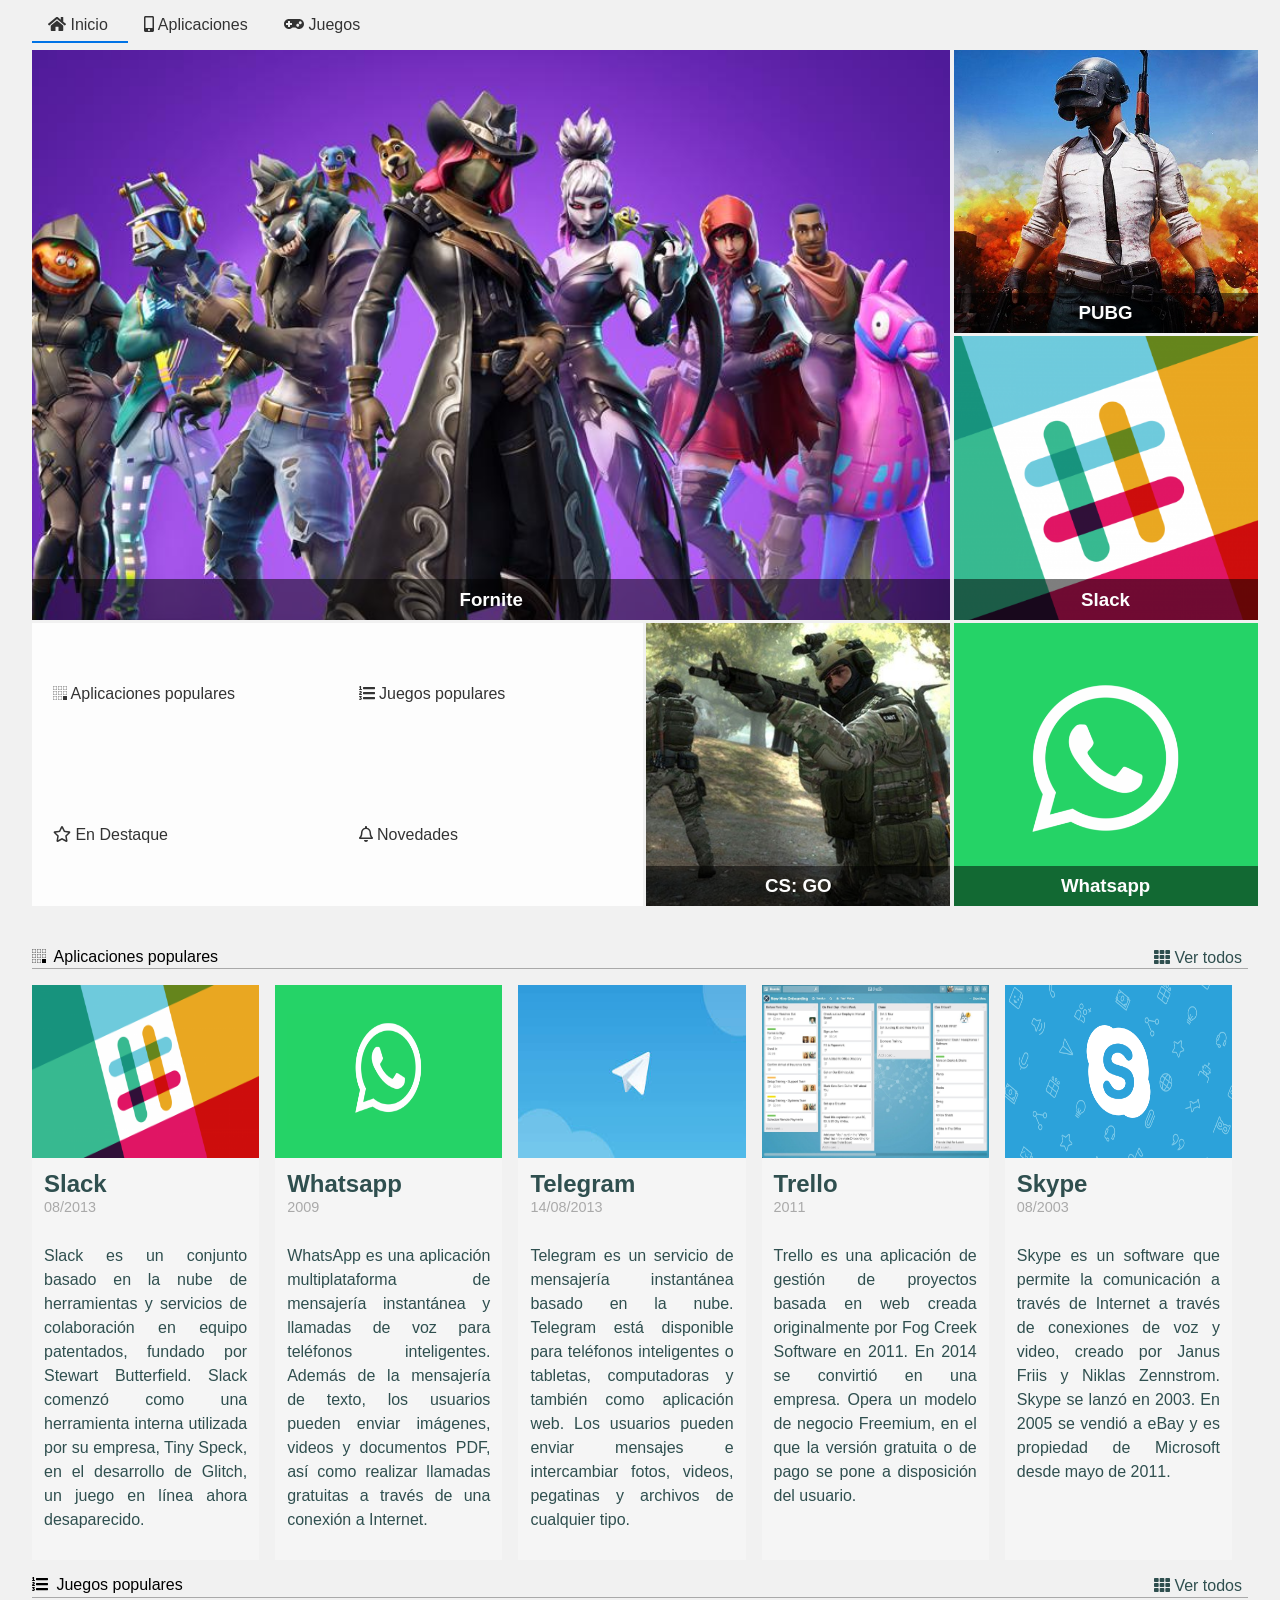
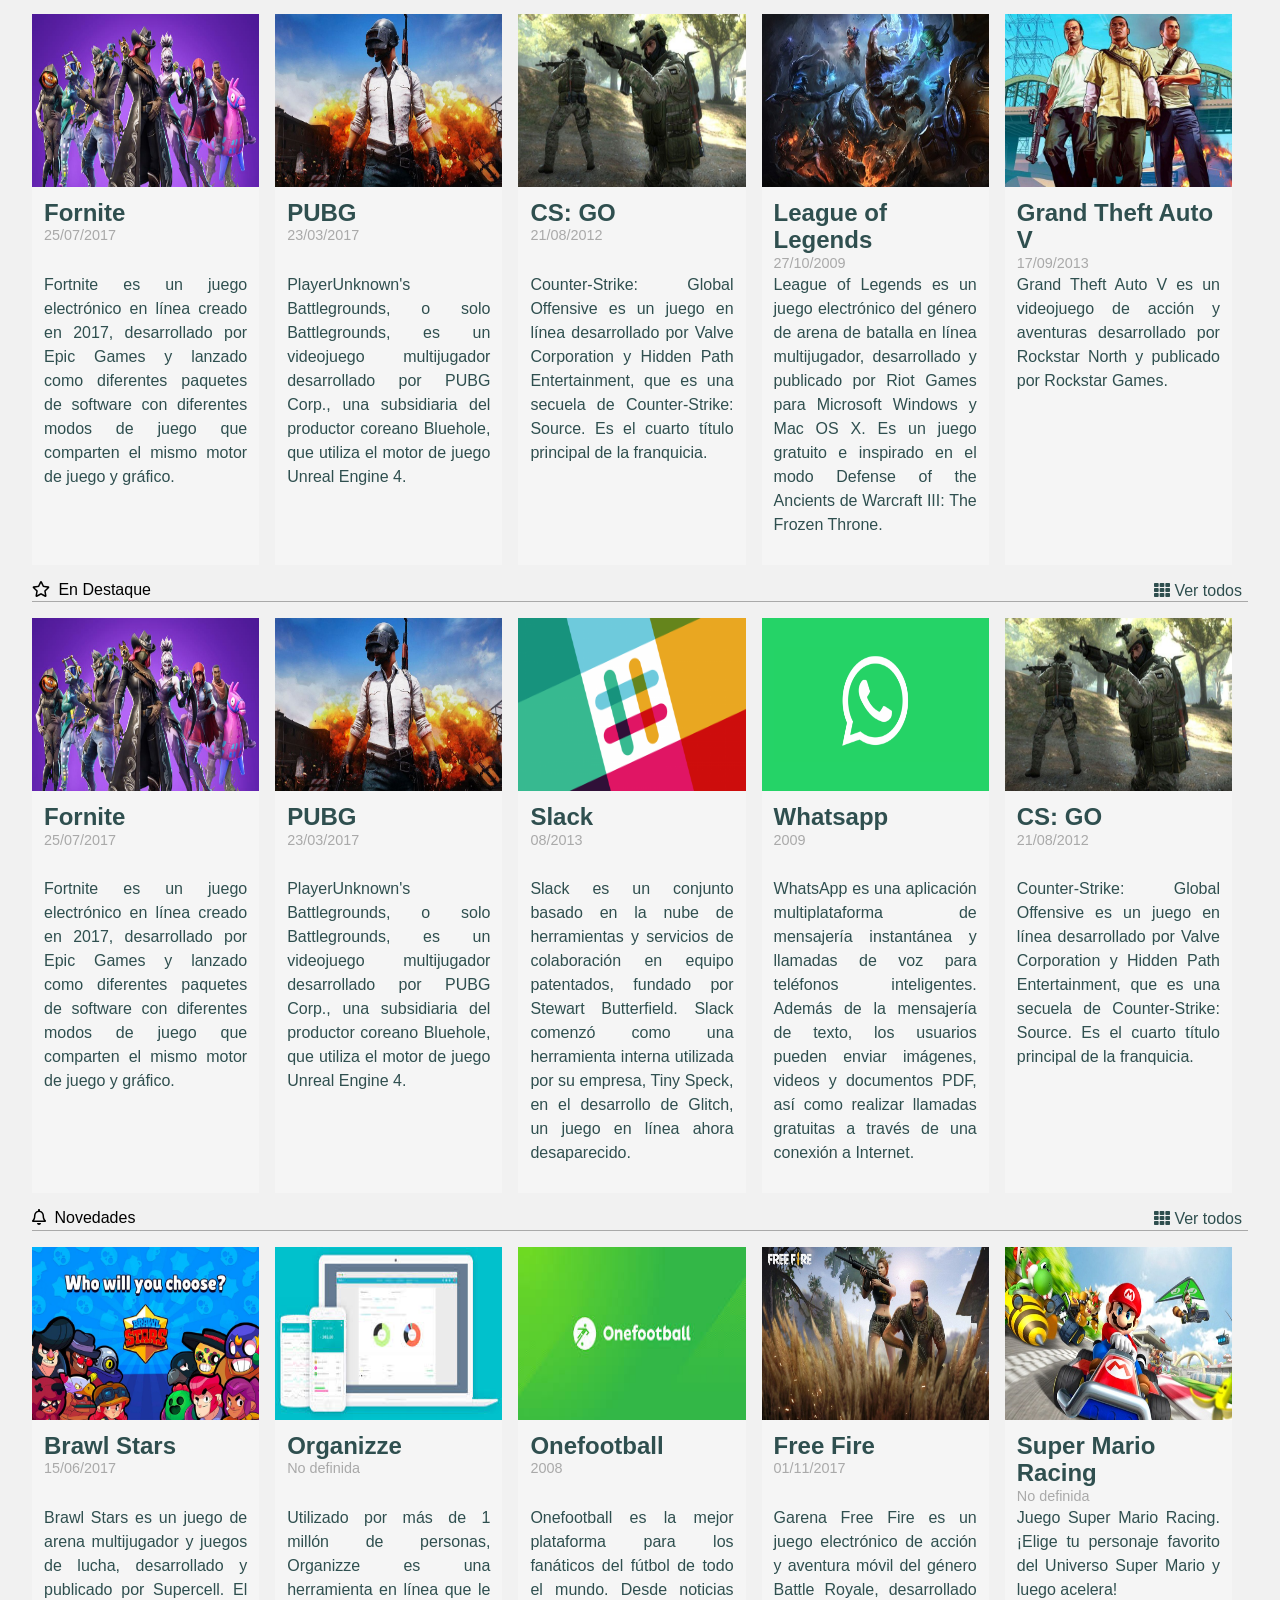
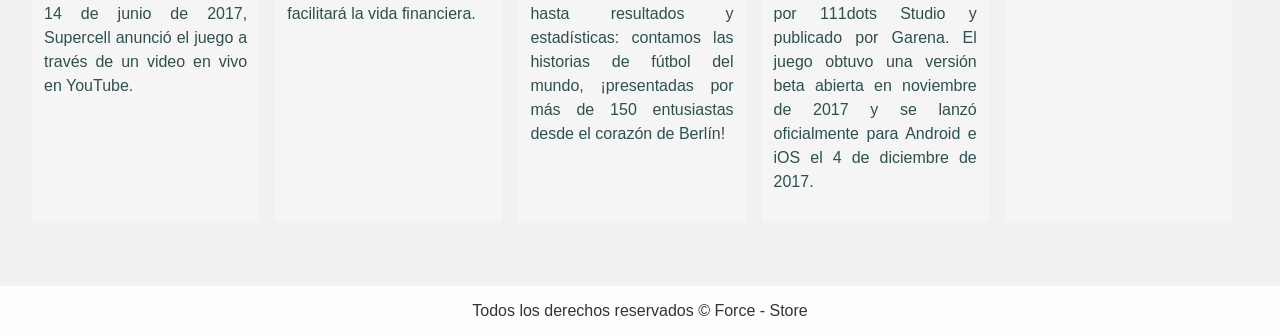
==== commit 0c82a9c0: "final commit" ====
--- a/force-store/index.html
+++ b/force-store/index.html
@@ -5,17 +5,21 @@
     <meta charset="UTF-8">
     <meta name="viewport" content="width=device-width, initial-scale=1.0">
     <meta http-equiv="X-UA-Compatible" content="ie=edge">
-    <title>Force Store | Descargue nuestros aplicativos y juegos</title>
-    <link rel="stylesheet" href="./assets/css/normalize.css">
-    <link rel="stylesheet" href="./assets/css/reset.css">
-    <link rel="stylesheet" href="./assets/css/style.css">
-    <link rel="stylesheet" href="./assets/css/destacados.css">
-    <link rel="stylesheet" href="./assets/css/populares.css">
+    <title>Force - Store | Descargue nuestros aplicactivos y juegos</title>
+    <link href="./assets/css/normalize.css" rel="stylesheet">
+    <link href="./assets/css/reset.css" rel="stylesheet">
+    <link href="./assets/css/style.css" rel="stylesheet">
+    <link href="./assets/css/destacados.css" rel="stylesheet">
+    <link href="./assets/css/populares.css" rel="stylesheet">
+    <link href="./assets/css/menu.css" rel="stylesheet">
+    <link href="./assets/css/responsive.css" rel="stylesheet">
+
+
 
 </head>
 
 <body class="app">
-    <header class="header">
+    <header class="encabezado">
         <nav class="menu">
             <ul class="menu__lista">
                 <li class="menu__item">
@@ -80,7 +84,6 @@
                 </ul>
             </div>
         </section>
-
         <section class="populares">
             <div class="populares__items">
                 <div class="populares__info">
@@ -412,9 +415,8 @@
                 </div>
             </div>
         </section>
-
     </main>
-    <footer class="footer">Todos los derechos reservados &copy; Force-Store 2022</footer>
+    <footer class="rodapie">Todos los derechos reservados &copy; Force - Store </footer>
     <script src="./assets/js/fontawesome.all.min.js"></script>
 </body>
 
--- a/force-store/assets/css/style.css
+++ b/force-store/assets/css/style.css
@@ -10,32 +10,22 @@
   grid-template-rows: 50px auto auto;
 }
 
-.header {
+.encabezado {
   align-items: center;
   display: flex;
   grid-area: header;
   padding: 0 2rem;
+  background: #f1f1f1;
 }
-
-.menu__link {
-  color: slateblue;
-  padding: 0.5rem 1rem;
-}
-
-.menu__link:hover,
-.menu__link:active {
-  border-bottom: 2px solid slateblue;
-}
-
 .contenido {
   grid-area: contenido;
   padding: 0 2rem;
 }
 
-.footer {
-    background: #f1f1f1;
-    color: darkgrey;
-    grid-area: footer;
-    padding: 1rem;
-    text-align: center;
-}+.rodapie {
+  background: #fdfdfd;
+  color: #333333;
+  grid-area: footer;
+  padding: 1rem;
+  text-align: center;
+}
--- a/force-store/assets/css/destacados.css
+++ b/force-store/assets/css/destacados.css
@@ -9,43 +9,43 @@
   grid-gap: .2rem;
   grid-template-columns: 25% 25% 25% 25%;
   grid-template-rows: 33.33% 33.33% 33.33%;
-  height: calc(100vh -50px);
+  height: calc(100vh - 50px);
 }
 
 .destaques__titulo {
-  background: rgb(0, 0, 0, 0.5);
-  color: rgb(247, 239, 239);
+  background: rgba(0, 0, 0, .5);
+  color: #fdfdfd;
   padding: .6rem;
   text-align: center;
   width: 100%;
 }
 
 .destaques__principal {
-  background: url("../img/fortnite.jpg") center / cover no-repeat;
+  background: url('../img/fortnite.jpg') center / cover no-repeat;
   grid-column: 1 / 4;
   grid-row: 1 / 3;
 }
 
 .destaques__secundario:nth-child(2) {
-  background: url("../img/pubg.jpg") center / cover no-repeat;
+  background: url('../img/pubg.jpg') center / cover no-repeat;
   grid-column: 4 / 4;
   grid-row: 1 / 1;
 }
 
 .destaques__secundario:nth-child(3) {
-  background: url("../img/slack.png") center / cover no-repeat;
+  background: url('../img/slack.png') center / cover no-repeat;
   grid-column: 4 / 4;
   grid-row: 2 / 2;
 }
 
 .destaques__secundario:nth-child(4) {
-  background: url("../img/whatsapp.png") center / cover no-repeat;
+  background: url('../img/whatsapp.png') center / cover no-repeat;
   grid-column: 4 / 4;
   grid-row: 3 / 3;
 }
 
 .destaques__secundario:nth-child(5) {
-  background: url("../img/cs-go.jpg") center / cover no-repeat;
+  background: url('../img/cs-go.jpg') center / cover no-repeat;
   grid-column: 3 / 3;
   grid-row: 3 / 3;
 }
@@ -59,14 +59,14 @@
   display: flex;
   flex-wrap: wrap;
   height: 100%;
-  justify-content: space-between;
+  justify-content: space-between; 
 }
 
 .destaques__categorias___item {
   align-items: center;
-  background: rgb(247, 239, 239);
+  background: #fdfdfd;
   border-left: 5px solid transparent;
-  color: blueviolet;
+  color: #333333;
   display: flex;
   padding: 1rem;
   width: 50%;
@@ -74,4 +74,4 @@
 
 .destaques__categorias___link {
   color: inherit;
-}
+}
--- a/force-store/assets/css/menu.css
+++ b/force-store/assets/css/menu.css
@@ -0,0 +1,8 @@
+.menu__link {
+    color: #333333;
+    padding: .5rem 1rem;
+}
+
+.menu__link:hover, .menu__link.activo {
+    border-bottom: 2px solid #0073e6;
+}
--- a/force-store/assets/css/responsive.css
+++ b/force-store/assets/css/responsive.css
@@ -0,0 +1,42 @@
+/* Extra small devices (phones, 600px and down) */
+@media only screen and (max-width: 600px) {
+  .destaques__secundario:nth-child(2),
+  .destaques__secundario:nth-child(3),
+  .destaques__secundario:nth-child(4),
+  .destaques__secundario:nth-child(5) {
+    display: none;
+    grid-column: none;
+    grid-row: none;
+  }
+  .destaques__principal,
+  .destaques__categorias {
+    grid-column: 1 / 5;
+  }
+  .populares__contenido{
+      flex-direction: column;
+  }
+  .populares__card{
+      width: 100%;
+      margin-bottom: 3rem;
+  }
+}
+
+/* Small devices (portrait tablets and large phones, 600px and up) */
+@media only screen and (min-width: 600px) {
+  
+}
+
+/* Medium devices (landscape tablets, 768px and up) */
+@media only screen and (min-width: 768px) {
+  
+}
+
+/* Large devices (laptops/desktops, 992px and up) */
+@media only screen and (min-width: 992px) {
+  
+}
+
+/* Extra large devices (large laptops and desktops, 1200px and up) */
+@media only screen and (min-width: 1200px) {
+  
+}
